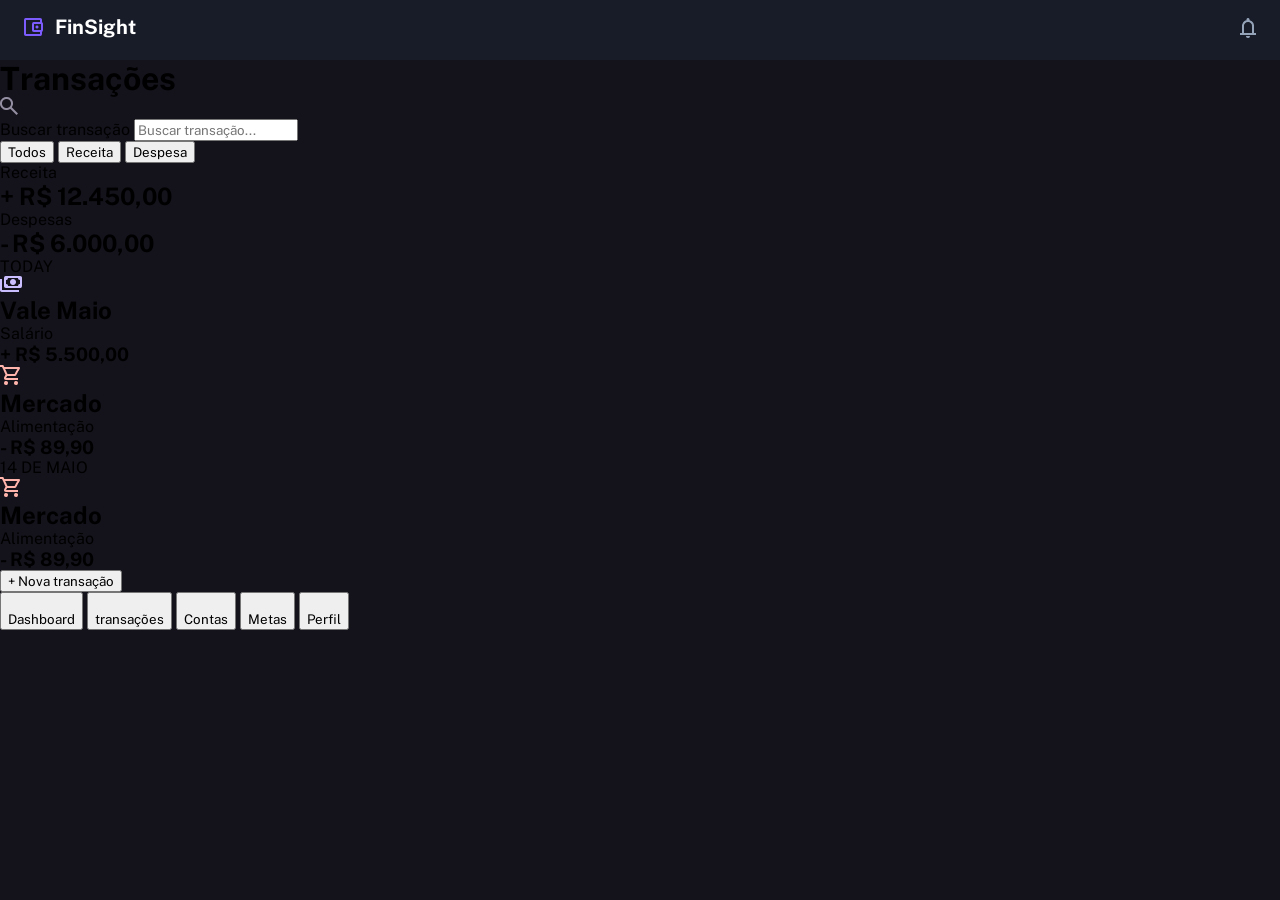
==== src/transações/index.html @ 5ca36c07 "build: icones" ====
<!DOCTYPE html>
<html lang="en">

<head>
    <meta charset="UTF-8">
    <meta name="viewport" content="width=device-width, initial-scale=1.0">
    <link rel="stylesheet" href="index.css">
    <title>Document</title>
</head>

<body>
    <header class="cabecalho">
        <div class="logo">
            <img src="/src/assets/Icon_finsight.png">
            <p>FinSight</p>
        </div>
        <div class="notificacao">
            <img src="/src/assets/Icon_notificação.png">
        </div>
    </header>

    <main>
        <header>
            <h1>Transações</h1>
            <search>
                <div>
                    <img src="/src/assets/Icon_lupa.png" alt="icone_lupa">
                </div>
                <label for="busca">Buscar transação</label>
                <input type="text" id="busca" placeholder="Buscar transação...">
            </search>

            <nav>
                <button>Todos</button>
                <button>Receita</button>
                <button>Despesa</button>
            </nav>
        </header>

        <section class="valores">
            <div id="valores_receita">
                <p>Receita</p>
                <h2>+ R$ 12.450,00</h2>
            </div>
            <div id="valores_despesa">
                <p>Despesas</p>
                <h2>- R$ 6.000,00</h2>
            </div>
        </section>

        <section class="transacoes">
            <p class="transacoes_data">TODAY</p>

            <div class="movimentacao">
                <div class="movimentacao_logo">
                    <img src="/src/assets/Icon_grana.png">
                </div>
                <div class="movimentacao_name">
                    <h2>Vale Maio</h2>
                    <p>Salário</p>
                </div>
                <h3 class="movimentacao_valor">+ R$ 5.500,00</h3>
            </div>

            <div class="movimentacao">
                <div class="movimentacao_logo">
                    <img src="/src/assets/Icon_carrinho.png">
                </div>
                <div class="movimentacao_name">
                    <h2>Mercado</h2>
                    <p>Alimentação</p>
                </div>
                <h3 class="movimentacao_valor">- R$ 89,90</h3>
            </div>


            <p class="transacoes_data">14 DE MAIO</p>
            <div class="movimentacao">
                <div class="movimentacao_logo">
                    <img src="/src/assets/Icon_carrinho.png">
                </div>
                <div class="movimentacao_name">
                    <h2>Mercado</h2>
                    <p>Alimentação</p>
                </div>
                <h3 class="movimentacao_valor">- R$ 89,90</h3>
            </div>
        </section>

        <button id="create_transacao">
                + Nova transação
        </button>
    </main>

    <footer>
        <nav>
            <button>
                <img src="">
                <p>Dashboard</p>
            </button>
            <button>
                <img src="">
                <p>transações</p>
            </button>
            <button>
                <img src="">
                <p>Contas</p>
            </button>
            <button>
                <img src="">
                <p>Metas</p>
            </button>
            <button>
                <img src="">
                <p>Perfil</p>
            </button>
        </nav>
    </footer>
</body>

</html>
---- src/transações/index.css ----
@import url('https://fonts.googleapis.com/css2?family=JetBrains+Mono:ital,wght@0,100..800;1,100..800&family=Public+Sans:ital,wght@0,100..900;1,100..900&display=swap');



* {
    margin: 0;
    font-family: 'Public Sans';
}

body{
    background-color:#14121B;
}

.cabecalho {
    display: flex;
    justify-content: space-between;
    padding: 1.125rem 1.5rem;
    background-color: #1A1F2ECC;
    color: white;

    & .logo {
        width: 1.1rem;
        height: 1.1rem;
        display: flex;
        align-items: center;
        gap: 0.75rem;
        font-weight: bold;
        font-size: 1.25rem;

    }

    & .notificacao img {
        width: 1rem;
        height: 1.25rem;
    }

}
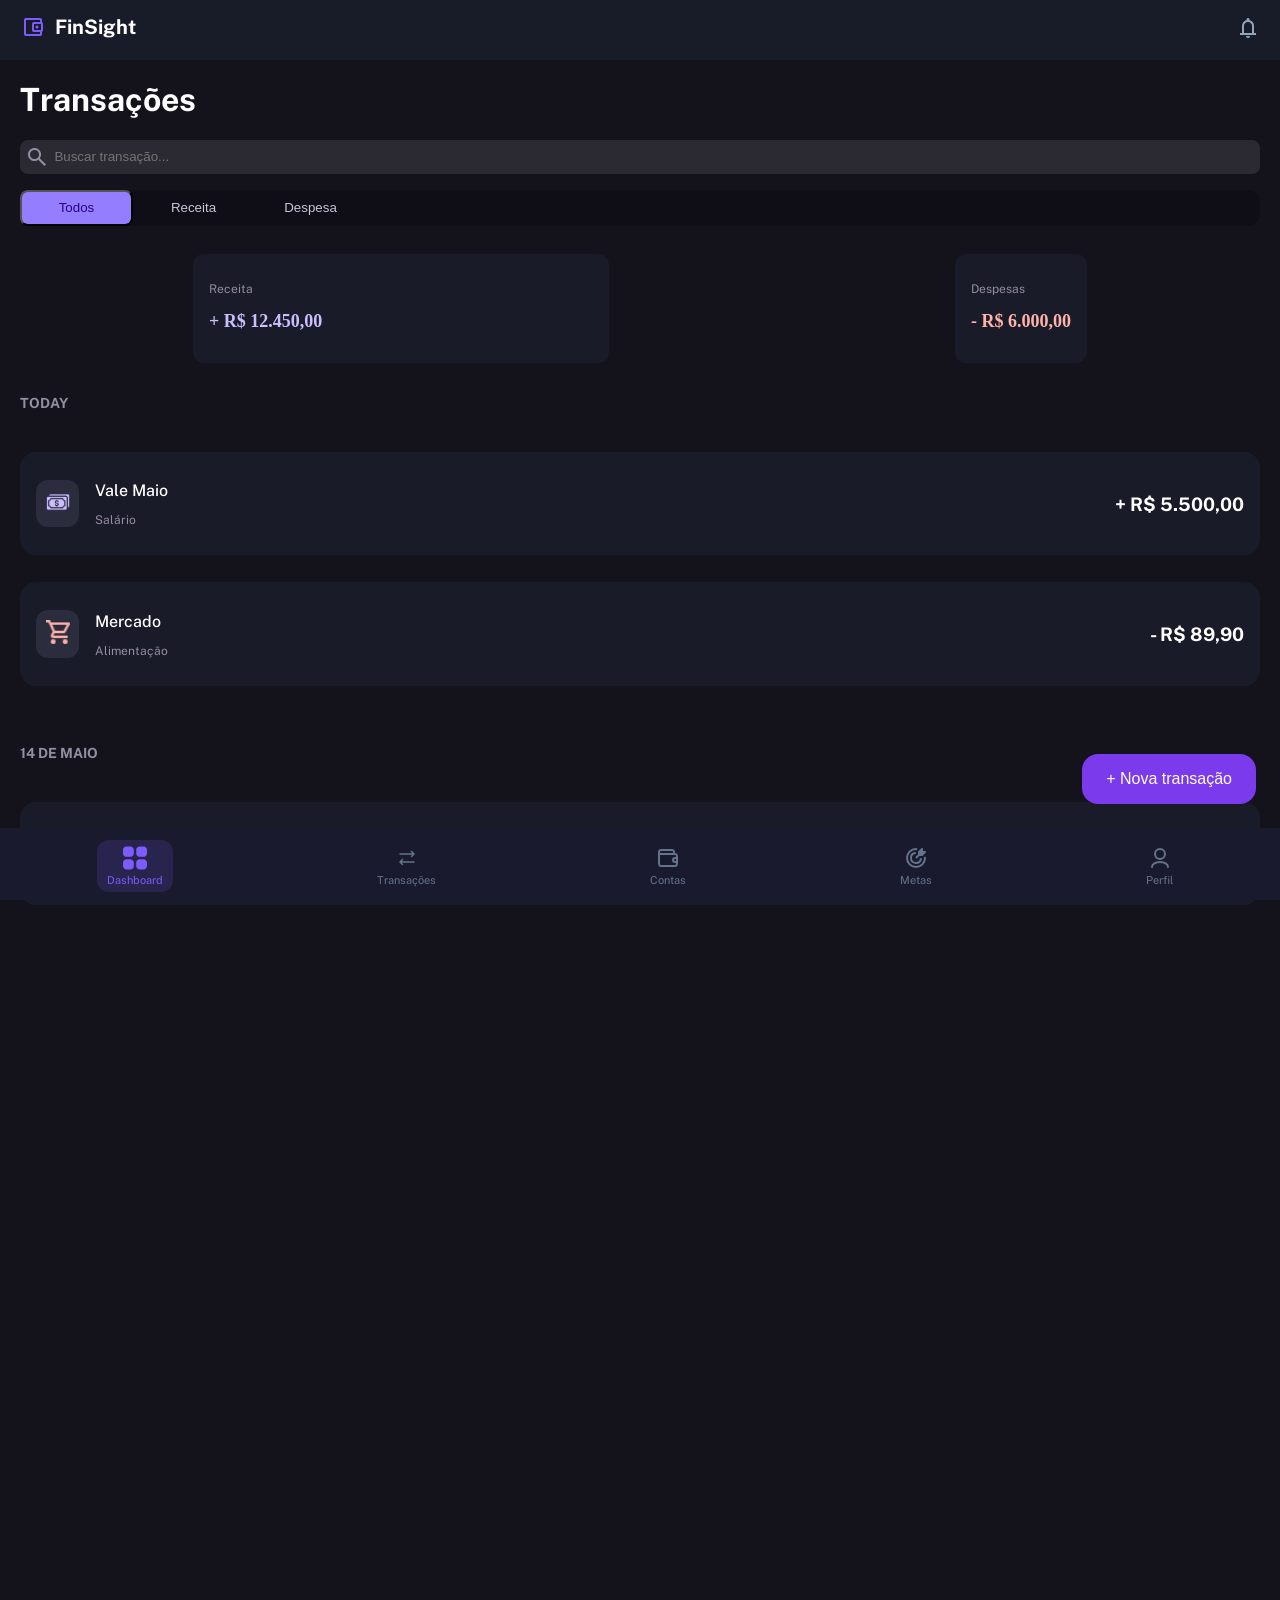
==== commit 316804a7: "feat: adiciona navbar e corrige cores dos ícones" ====
--- a/src/transações/index.html
+++ b/src/transações/index.html
@@ -23,17 +23,15 @@
         <header>
             <h1>Transações</h1>
             <search>
-                <div>
-                    <img src="/src/assets/Icon_lupa.png" alt="icone_lupa">
-                </div>
-                <label for="busca">Buscar transação</label>
+                <img src="/src/assets/Icon_lupa.png" alt="icone_lupa">
+                <label for="busca"></label>
                 <input type="text" id="busca" placeholder="Buscar transação...">
             </search>
 
-            <nav>
-                <button>Todos</button>
-                <button>Receita</button>
-                <button>Despesa</button>
+            <nav class="filtros">
+                <button class="filtro_ativo">Todos</button>
+                <button class="filtro">Receita</button>
+                <button class="filtro">Despesa</button>
             </nav>
         </header>
 
@@ -52,70 +50,97 @@
             <p class="transacoes_data">TODAY</p>
 
             <div class="movimentacao">
-                <div class="movimentacao_logo">
-                    <img src="/src/assets/Icon_grana.png">
-                </div>
-                <div class="movimentacao_name">
-                    <h2>Vale Maio</h2>
-                    <p>Salário</p>
+                <div class="movimentacao_esquerda">
+                    <div class="movimentacao_logo">
+                        <img src="/src/assets/Icon_grana.png">
+                    </div>
+                    <div class="movimentacao_name">
+                        <h2>Vale Maio</h2>
+                        <p>Salário</p>
+                    </div>
                 </div>
                 <h3 class="movimentacao_valor">+ R$ 5.500,00</h3>
             </div>
 
             <div class="movimentacao">
-                <div class="movimentacao_logo">
-                    <img src="/src/assets/Icon_carrinho.png">
-                </div>
-                <div class="movimentacao_name">
-                    <h2>Mercado</h2>
-                    <p>Alimentação</p>
+                <div class="movimentacao_esquerda">
+                    <div class="movimentacao_logo">
+                        <img src="/src/assets/Icon_carrinho.png">
+                    </div>
+                    <div class="movimentacao_name">
+                        <h2>Mercado</h2>
+                        <p>Alimentação</p>
+                    </div>
                 </div>
                 <h3 class="movimentacao_valor">- R$ 89,90</h3>
             </div>
 
-
             <p class="transacoes_data">14 DE MAIO</p>
             <div class="movimentacao">
-                <div class="movimentacao_logo">
-                    <img src="/src/assets/Icon_carrinho.png">
-                </div>
-                <div class="movimentacao_name">
-                    <h2>Mercado</h2>
-                    <p>Alimentação</p>
+                <div class="movimentacao_esquerda">
+                    <div class="movimentacao_logo">
+                        <img src="/src/assets/Icon_carrinho.png">
+                    </div>
+                    <div class="movimentacao_name">
+                        <h2>Mercado</h2>
+                        <p>Alimentação</p>
+                    </div>
                 </div>
                 <h3 class="movimentacao_valor">- R$ 89,90</h3>
             </div>
         </section>
 
         <button id="create_transacao">
-                + Nova transação
+            + Nova transação
         </button>
     </main>
 
     <footer>
-        <nav>
-            <button>
-                <img src="">
-                <p>Dashboard</p>
-            </button>
-            <button>
-                <img src="">
-                <p>transações</p>
-            </button>
-            <button>
-                <img src="">
-                <p>Contas</p>
-            </button>
-            <button>
-                <img src="">
-                <p>Metas</p>
-            </button>
-            <button>
-                <img src="">
-                <p>Perfil</p>
-            </button>
-        </nav>
-    </footer>
+  <nav id="navbar">
+    <div class="nav_item active" onclick="ativarItem(this)">
+      <svg viewBox="0 -0.5 21 21" fill="none" xmlns="http://www.w3.org/2000/svg">
+        <g stroke="none" stroke-width="1" fill="none" fill-rule="evenodd">
+          <g transform="translate(-99,-200)" fill="currentColor">
+            <g transform="translate(56,160)">
+              <path d="M60.85,51 L57.7,51 C55.96015,51 54.55,52.343 54.55,54 L54.55,57 C54.55,58.657 55.96015,60 57.7,60 L60.85,60 C62.58985,60 64,58.657 64,57 L64,54 C64,52.343 62.58985,51 60.85,51 M49.3,51 L46.15,51 C44.41015,51 43,52.343 43,54 L43,57 C43,58.657 44.41015,60 46.15,60 L49.3,60 C51.03985,60 52.45,58.657 52.45,57 L52.45,54 C52.45,52.343 51.03985,51 49.3,51 M60.85,40 L57.7,40 C55.96015,40 54.55,41.343 54.55,43 L54.55,46 C54.55,47.657 55.96015,49 57.7,49 L60.85,49 C62.58985,49 64,47.657 64,46 L64,43 C64,41.343 62.58985,40 60.85,40 M52.45,43 L52.45,46 C52.45,47.657 51.03985,49 49.3,49 L46.15,49 C44.41015,49 43,47.657 43,46 L43,43 C43,41.343 44.41015,40 46.15,40 L49.3,40 C51.03985,40 52.45,41.343 52.45,43"/>
+            </g>
+          </g>
+        </g>
+      </svg>
+      <span>Dashboard</span>
+    </div>
+
+    <div class="nav_item" onclick="ativarItem(this)">
+      <svg viewBox="0 0 24 24" fill="none" xmlns="http://www.w3.org/2000/svg">
+        <path d="M19.75 16C19.75 16.41 19.41 16.75 19 16.75H6.81L8.03 17.97C8.32 18.26 8.32 18.74 8.03 19.03C7.88 19.18 7.69 19.25 7.5 19.25C7.31 19.25 7.12 19.18 6.97 19.03L4.47 16.53C4.4 16.46 4.35 16.38 4.31 16.29C4.23 16.11 4.23 15.9 4.31 15.72C4.35 15.63 4.4 15.55 4.47 15.48L6.97 12.98C7.26 12.69 7.74 12.69 8.03 12.98C8.32 13.27 8.32 13.75 8.03 14.04L6.81 15.26H19C19.41 15.26 19.75 15.6 19.75 16.01V16ZM5 8.75001H17.19L15.97 9.97001C15.68 10.26 15.68 10.74 15.97 11.03C16.12 11.18 16.31 11.25 16.5 11.25C16.69 11.25 16.88 11.18 17.03 11.03L19.53 8.53001C19.6 8.46001 19.65 8.38001 19.69 8.29001C19.77 8.11001 19.77 7.90001 19.69 7.72001C19.65 7.63001 19.6 7.55001 19.53 7.48001L17.03 4.98001C16.74 4.69001 16.26 4.69001 15.97 4.98001C15.68 5.27001 15.68 5.75001 15.97 6.04001L17.19 7.26001H5C4.59 7.26001 4.25 7.60001 4.25 8.01001C4.25 8.42001 4.59 8.76001 5 8.76001V8.75001Z" fill="currentColor"/>
+      </svg>
+      <span>Transações</span>
+    </div>
+
+    <div class="nav_item" onclick="ativarItem(this)">
+      <svg viewBox="0 0 24 24" fill="none" xmlns="http://www.w3.org/2000/svg">
+        <path d="M18 8V7.2C18 6.0799 18 5.51984 17.782 5.09202C17.5903 4.71569 17.2843 4.40973 16.908 4.21799C16.4802 4 15.9201 4 14.8 4H6.2C5.07989 4 4.51984 4 4.09202 4.21799C3.71569 4.40973 3.40973 4.71569 3.21799 5.09202C3 5.51984 3 6.0799 3 7.2V8M21 12H19C17.8954 12 17 12.8954 17 14C17 15.1046 17.8954 16 19 16H21M3 8V16.8C3 17.9201 3 18.4802 3.21799 18.908C3.40973 19.2843 3.71569 19.5903 4.09202 19.782C4.51984 20 5.07989 20 6.2 20H17.8C18.9201 20 19.4802 20 19.908 19.782C20.2843 19.5903 20.5903 19.2843 20.782 18.908C21 18.4802 21 17.9201 21 16.8V11.2C21 10.0799 21 9.51984 20.782 9.09202C20.5903 8.71569 20.2843 8.40973 19.908 8.21799C19.4802 8 18.9201 8 17.8 8H3Z" stroke="currentColor" stroke-width="2" stroke-linecap="round" stroke-linejoin="round"/>
+      </svg>
+      <span>Contas</span>
+    </div>
+
+    <div class="nav_item" onclick="ativarItem(this)">
+      <svg viewBox="0 0 24 24" fill="none" xmlns="http://www.w3.org/2000/svg">
+        <path d="M21.92,5.62A1,1,0,0,0,21,5H19V3a1,1,0,0,0-.62-.92,1,1,0,0,0-1.09.21l-3,3A1,1,0,0,0,14,6V8.59l-2.21,2.2a1,1,0,0,0,0,1.42,1,1,0,0,0,1.42,0L15.41,10H18a1,1,0,0,0,.71-.29l3-3A1,1,0,0,0,21.92,5.62Z" fill="currentColor"/>
+        <path d="M12,22A10,10,0,0,1,12,2h.42a1,1,0,1,1-.18,2H12a8,8,0,1,0,8,8,1.93,1.93,0,0,0,0-.24,1,1,0,0,1,.91-1.09,1,1,0,0,1,1.09.91c0,.14,0,.28,0,.42A10,10,0,0,1,12,22Zm5.88-8.8a1,1,0,0,0-2-.4A4,4,0,1,1,11.2,8.08a1,1,0,1,0-.4-2,6,6,0,1,0,7.08,7.08Z" fill="currentColor"/>
+      </svg>
+      <span>Metas</span>
+    </div>
+
+    <div class="nav_item" onclick="ativarItem(this)">
+      <svg viewBox="0 0 24 24" fill="none" xmlns="http://www.w3.org/2000/svg">
+        <path d="M20 21C20 18.2386 16.4183 16 12 16C7.58172 16 4 18.2386 4 21M12 13C9.23858 13 7 10.7614 7 8C7 5.23858 9.23858 3 12 3C14.7614 3 17 5.23858 17 8C17 10.7614 14.7614 13 12 13Z" stroke="currentColor" stroke-width="2" stroke-linecap="round" stroke-linejoin="round"/>
+      </svg>
+      <span>Perfil</span>
+    </div>
+  </nav>
+</footer>
+    <script src="../transações/index.js"></script>
 </body>
 
 </html>
--- a/src/transações/index.css
+++ b/src/transações/index.css
@@ -2,13 +2,12 @@
 
 
 
-* {
+body {
     margin: 0;
+    color: white;
     font-family: 'Public Sans';
-}
-
-body{
-    background-color:#14121B;
+    background-color: #14121B;
+    height: 200vh;
 }
 
 .cabecalho {
@@ -17,6 +16,7 @@
     padding: 1.125rem 1.5rem;
     background-color: #1A1F2ECC;
     color: white;
+    margin-bottom: .95rem;
 
     & .logo {
         width: 1.1rem;
@@ -33,5 +33,199 @@
         width: 1rem;
         height: 1.25rem;
     }
-
+}
+
+main {
+    padding: 0 1.25rem;
+
+    & search {
+        display: flex;
+        align-items: center;
+        justify-content: space-around;
+        background-color: #2B2932;
+        padding: .5rem;
+        border-radius: .5rem;
+        gap: .2rem;
+        margin: 1rem 0;
+
+        & #busca {
+            background-color: #2B2932;
+            border: none;
+            width: 100%;
+            outline: none;
+        }
+    }
+
+    & nav.filtros {
+        background-color: #0F0D16;
+        border-radius: .75rem;
+        margin-bottom: 1.75rem;
+
+
+        & .filtro {
+            width: 7.063rem;
+            height: 2.25rem;
+            background-color: transparent;
+            color: #C9C4D8;
+            border: none;
+            cursor: pointer;
+        }
+
+        & .filtro_ativo {
+            width: 7.063rem;
+            ;
+            height: 2.25rem;
+            border-radius: .5rem;
+            background-color: #947DFF;
+            color: #2B0088;
+        }
+    }
+
+    & .valores {
+        display: flex;
+        justify-content: space-around;
+
+        & p {
+            font-size: .75rem;
+            color: #938EA1;
+            margin-bottom: .25rem;
+        }
+
+
+        & h2 {
+            font-size: 1.125rem;
+            font-family: 'JetBrains Mono';
+        }
+
+        & #valores_receita {
+            padding: 1rem;
+            background-color: #23294066;
+            border-radius: .7rem;
+            width: 30vw;
+            min-width: 30vw;
+
+            & h2 {
+                color: #CABEFF;
+            }
+        }
+
+        & #valores_despesa {
+            padding: 1rem;
+            background-color: #23294066;
+            border-radius: .7rem;
+
+            & h2 {
+                color: #FFB4AB;
+            }
+        }
+    }
+
+    & .transacoes {
+        display: flex;
+        flex-direction: column;
+        gap: 3vh;
+
+        & .transacoes_data {
+            margin-top: 2rem;
+            font-weight: bold;
+            font-size: .875rem;
+            color: #938EA1;
+        }
+
+        & .movimentacao {
+            display: flex;
+            align-items: center;
+            justify-content: space-between;
+            background-color: #23294066;
+            padding: 1rem;
+            border-radius: 1rem;
+
+            & .movimentacao_esquerda {
+                display: flex;
+                align-items: center;
+                gap: 1rem;
+            }
+
+            & .movimentacao_logo {
+                padding: .6rem;
+                background-color: #CABEFF1A;
+                border-radius: .75rem;
+
+                & img {
+                    width: 1.5rem;
+                    height: 1.5rem;
+                }
+            }
+
+            & .movimentacao_name {
+                & h2 {
+                    font-weight: 500;
+                    font-size: 1rem;
+                }
+
+                & p {
+                    font-size: .75rem;
+                    color: #938EA1;
+                }
+            }
+        }
+    }
+
+    & #create_transacao {
+        position: fixed;
+        bottom: 6rem;
+        right: 1.5rem;
+        background: #7c3aed;
+        color: white;
+        border: none;
+        border-radius: 16px;
+        padding: 16px 24px;
+        font-size: 1rem;
+        cursor: pointer;
+        z-index: 100;
+    }
+}
+
+footer {
+    position: fixed;
+    bottom: 0;
+    left: 0;
+    width: 100%;
+    background: #1a1a2e;
+    padding: 12px 0 8px;
+    position: fixed;
+    z-index: 100;
+
+    & #navbar {
+        display: flex;
+        justify-content: space-around;
+        align-items: center;
+
+    }
+
+    & .nav_item {
+        display: flex;
+        flex-direction: column;
+        align-items: center;
+        gap: 4px;
+        cursor: pointer;
+        color: #64748B !important;
+        padding: 6px 10px;
+        border-radius: 12px;
+
+        & svg {
+            width: 24px;
+            height: 24px;
+            color: inherit !important;
+        }
+
+        & span {
+            font-size: 11px;
+        }
+
+        &.active {
+            color: #7C5CFC !important;
+            background: rgba(124, 92, 252, 0.15) !important;
+        }
+    }
 }
